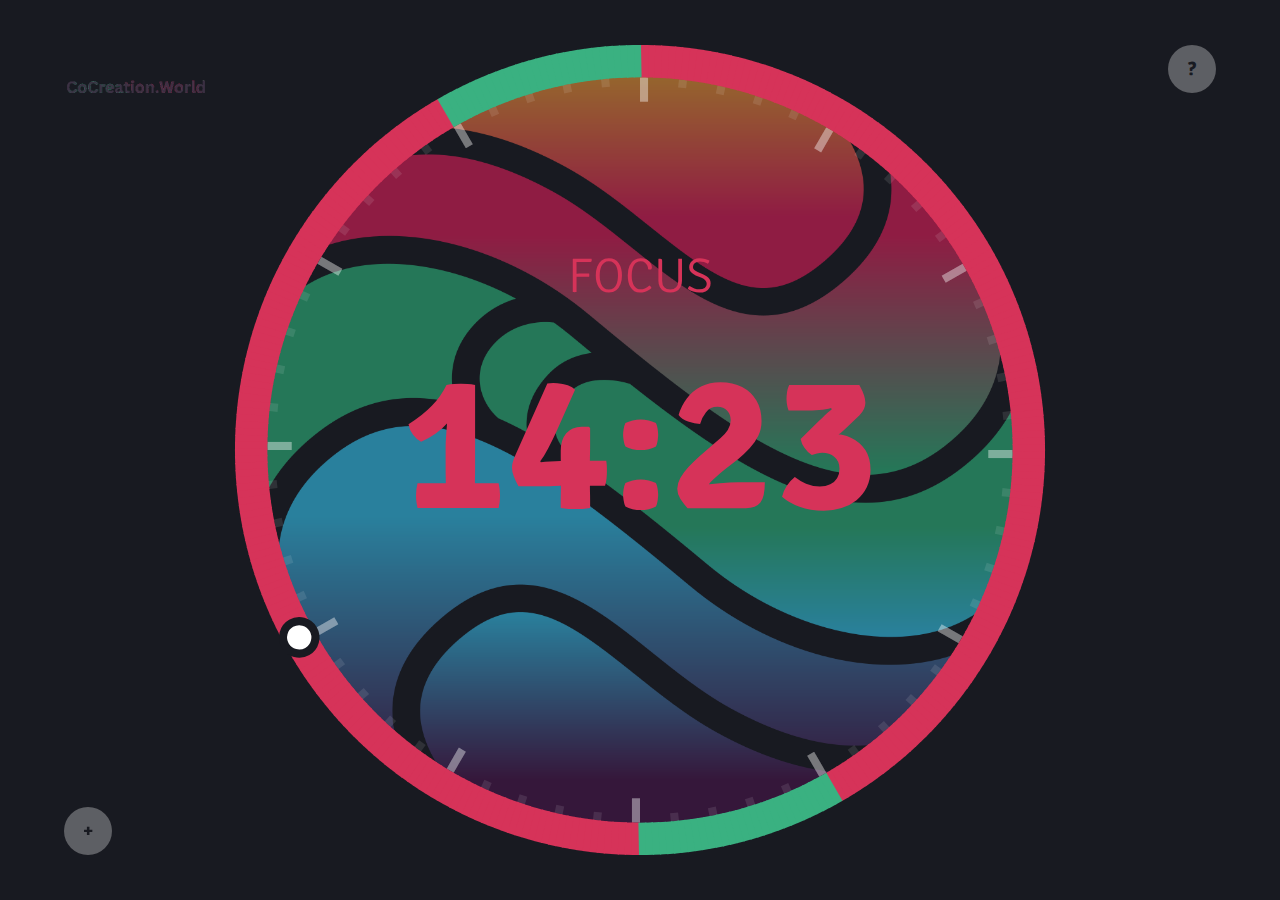
==== index.html @ 5cdb7edf "init" ====
<!doctype html>
<html>
  <head>
    <title>Teamodoro: pomodoro timer for teams</title>
    <meta name="description" content="Teamodoro is a simple pomodoro timer for teams. It helps improving the productivity of your team and reducing interruptions." />
    <meta http-equiv="content-type" content="text/html; charset=utf-8"/>
    <meta name="viewport" content="width=device-width, initial-scale=1">
    <style type="text/css" media="screen">
      @import 'https://fonts.googleapis.com/css?family=Signika:300,700';
      html { box-sizing: border-box; }
      *, *:before, *:after { box-sizing: inherit; }
      html, body { background:#181A21; width: 100%; height: 100%; margin: 0; padding: 0;
        font-family: 'Signika', sans-serif;
        font-weight: 300; color:#dddcdd; font-size:16px; line-height:24px; }
      #break-gif { background: transparent no-repeat center center fixed;
        -webkit-background-size: cover;
        -moz-background-size: cover;
        -o-background-size: cover;
        background-size: cover; width:100%; height:100%; position:fixed; opacity:.25; }
        #break-gif .poweredby { position: fixed; left:5%; bottom:5%; }
      a { color: #181A21; background:#2A7D57; text-decoration:none; }
      #canvas { position: relative; height: calc(100% - 10%); top: 5%; margin: 0 5%; 
        background: url('images/IconOnly_Transparent_NoBuffer.png') no-repeat center center;
        background-size: contain; }
       img.logo { height: 48px; position: absolute;
       top: 5%;
       left: 5%; }
       h2 { font-size: 4.3rem; line-height: 72px; margin: 96px 0 0; font-weight: 700; color:#F8333C; }

       h3 { font-size: 1.728rem; font-weight: 300; line-height: 48px; margin: 48px 0 0; color:#F8333C; }
       p { margin:0; letter-spacing: 1px; font-weight: 300; }



       a.btn, .why a.btn { display:inline-block; background:rgba(255, 255, 255, 0.3); color:#181A21; width:48px; height:48px; text-align:center;
         font-weight:bold; border-radius:50%; line-height:48px; font-size: 1.2rem; font-weight: bold;
       position:absolute; right:5%; top: 5%; text-decoration: none; }
       a.btn:hover, .why a.btn:hover { background:rgba(255, 255, 255, 0.5); }


      .why { display: none; position: absolute; top:0; right:0; bottom:0; left:0; background:rgba(24,26,33,.95); padding:5% 5% 15%; overflow-y:auto; }
      .why a { color: #dddcdd; text-decoration:underline; background: transparent; }
      .close { position:absolute; right:5%; }
      .credits {  display:inline-block; position:fixed; right:0%; bottom: 0%; background:#181A21; padding:12px; color:#555; }
       .credits a {  color:#181A21; text-decoration: none; }
    </style>
  </head>

  <body>
    <div id="break-gif" style="display:none;">
      <a href="https://giphy.com" target="_blank"><img src="" class="poweredby" /></a>
    </div>
    <figure id="canvas"></figure>

    <a href="index.html" title="Teamodoro">
      <img src="images/poweredby.gif" alt="Teamodoro" class="logo" />
    </a>
    <a href="#" class="btn" id="about">?</a>

    <div class="why" id="why">
      <a href="index.html" title="Teamodoro">
      <img src="" alt="Teamodoro" class="logo" />
      </a>
      <a class="btn close" href="#" id="close">X</a>
      <h2>CoCreation.World Timer</h2>
      <h3>Pomodoro?</h3>
      <p>The Pomodoro Technique is a time management method developed by Francesco Cirillo in the late 1980s. The technique uses a timer to break down work into intervals traditionally 25 minutes in length, separated by short breaks. The method is based on the idea that frequent breaks can improve mental agility. <a href="https://en.wikipedia.org/wiki/Pomodoro_Technique" target="_blank">Read more.</a></p>
      <h3>Teamodoro?</h3>
      <p>
      The Pomodoro techniques works well for individuals. A team willing to use this technique must synchronize in order to prevent interruptions.
      Interruptions kill productivity and require a significant recovery period.
      <a href="https://cocreation.world/t/workathon/128" target="_blank">Read more.</a>
      </p>
      <h3>Credits</h3>
      <p>
      The source code is available on <a href="https://github.com/alexisbernard/teamodoro" target="_blank">Github</a> and is released under the MIT license.
      </p>
      <p>Made by <a href="https://twitter.com/alexis_bernard" target="_blank">@alexis_bernard</a> and <a href="https://twitter.com/antoinem" target="_blank">@antoinem</a>.</p>
      <p>Edited by <a href="https://KilianS.Website" target="_blank">Kilian</a> for <a href="https://cocreation.world" target="_blank">CoCreation.World</a>.</p>
      <span class="credits">
      </span>
    </div>

    <audio controls="controls" style="display:none;" id="beep">
      <source src="/audio/stop.ogg" type="audio/ogg"/>
      <source src="/audio/stop.mp3" type="audio/mp3"/>
    </audio>
  </body>

  <script type="text/javascript" src="javascripts/favicon.js"></script>
  <script type="text/javascript" src="javascripts/teamodoro.js"></script>
  <script type="text/javascript" src="javascripts/svg.min.js" charset="utf-8"></script>
  <script type="text/javascript" src="javascripts/svg.clock.js" charset="utf-8"></script>

  <script type="text/javascript" charset="utf-8">
    document.readyState != "loading" ? Teamodoro.start() : document.addEventListener("DOMContentLoaded", Teamodoro.start.bind(Teamodoro));
  </script>
  <script async defer data-domain="teamodoro.com" src="https://plausible.io/js/plausible.js"></script>
</html>
<style>
  .modal {
    display: none;
    position: fixed;
    z-index: 1;
    left: 0;
    top: 0;
    width: 100%;
    height: 100%;
    overflow: auto;
    background-color: rgb(0,0,0);
    background-color: rgba(0,0,0,0.4);
  }

  .modal-content {
    background-color: #181A21;
    margin: 5% auto;
    padding: 5px;
    width: 80%;
    opacity: 0.9;
  }

  .close-modal {
    color: #aaa;
    float: right;
    font-size: 28px;
    font-weight: bold;
  }

  .close-modal:hover,
  .close-modal:focus {
    color: #F8333C;
    text-decoration: none;
    cursor: pointer;
  }

  .open-modal-btn {
    position: fixed;
    bottom: 5%;
    left: 5%;
    background: rgba(255, 255, 255, 0.3);
    color: #181A21;
    width: 48px;
    height: 48px;
    text-align: center;
    font-weight: bold;
    border-radius: 50%;
    line-height: 48px;
    font-size: 1.2rem;
    text-decoration: none;
  }

  .open-modal-btn:hover {
    background: #2A7D57;
  }
</style>

<div id="myModal" class="modal">
  <div class="modal-content">
    <span class="close-modal">&times;</span>

<iframe src="tasks/tasks-index.html" id="CreationBoard" style="width:100%; height:80vh;"></iframe>
<script>
document.getElementById('CreationBoard').onload = () => {
    console.log('Iframe loaded');
};
</script>
  </div>
</div>

<a href="#" class="open-modal-btn" id="openModal">+</a>

<script>
  var modal = document.getElementById("myModal");
  var btn = document.getElementById("openModal");
  var span = document.getElementsByClassName("close-modal")[0];

  btn.onclick = function() {
    modal.style.display = "block";
  }

  span.onclick = function() {
    modal.style.display = "none";
  }

  window.onclick = function(event) {
    if (event.target == modal) {
      modal.style.display = "none";
    }
  }
</script>

<!doctype html>
<html lang="en">
    <head>
        <script src="https://play.workadventu.re/iframe_api.js"></script>
    </head>
    <body>
    </body>
</html>
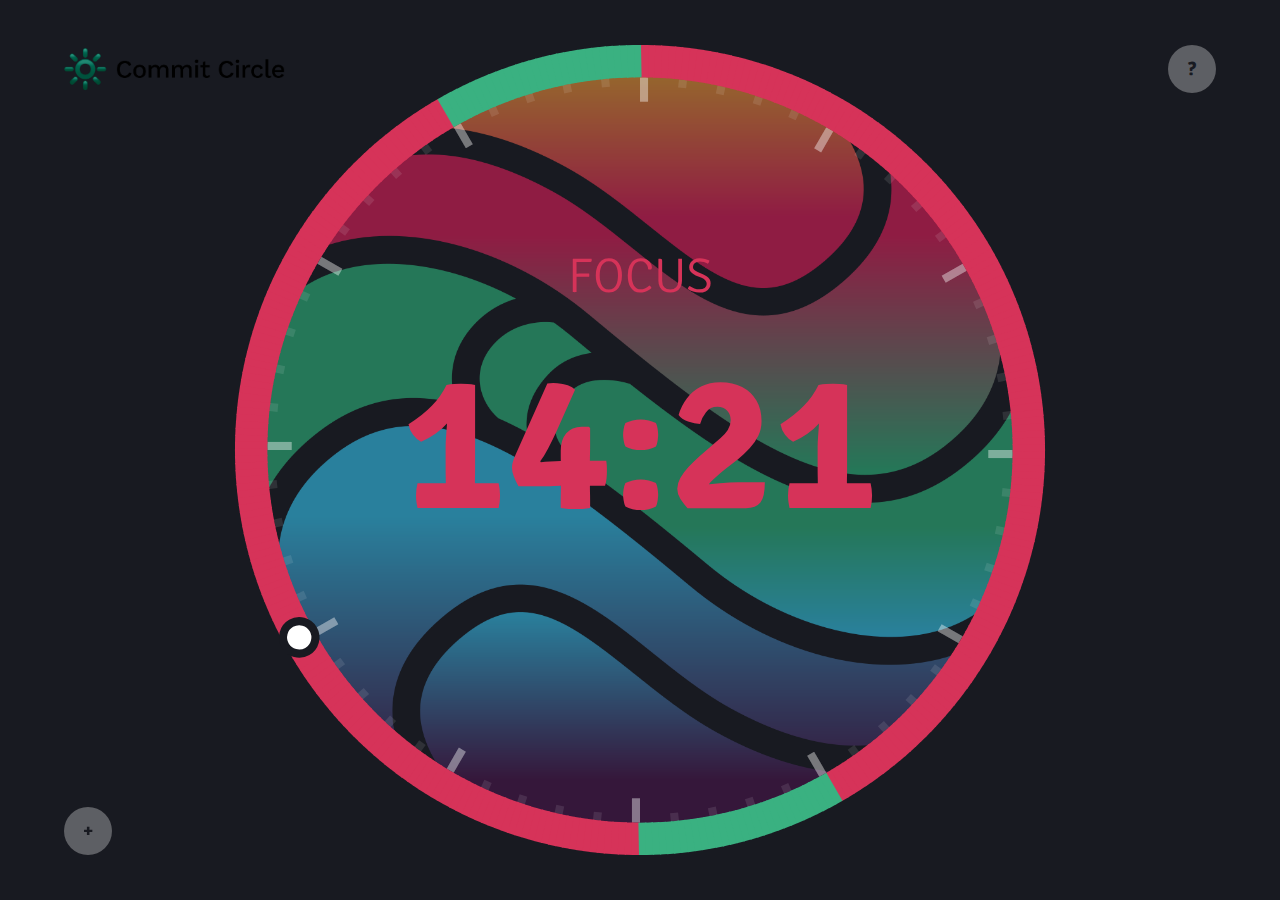
==== commit fa3e15bb: "prompts" ====
--- a/index.html
+++ b/index.html
@@ -1,8 +1,8 @@
 <!doctype html>
 <html>
   <head>
-    <title>Teamodoro: pomodoro timer for teams</title>
-    <meta name="description" content="Teamodoro is a simple pomodoro timer for teams. It helps improving the productivity of your team and reducing interruptions." />
+    <title>Commit Circle: Pomodoro-Timer für produktives Arbeiten</title>
+    <meta name="description" content="Der Commit Circle Pomodoro-Timer ist ein einfaches Werkzeug, das dir hilft, deine Produktivität zu steigern und Ablenkungen zu minimieren." />
     <meta http-equiv="content-type" content="text/html; charset=utf-8"/>
     <meta name="viewport" content="width=device-width, initial-scale=1">
     <style type="text/css" media="screen">
@@ -52,31 +52,30 @@
     </div>
     <figure id="canvas"></figure>
 
-    <a href="index.html" title="Teamodoro">
-      <img src="images/poweredby.gif" alt="Teamodoro" class="logo" />
+    <a href="https://commit.jetzt" title="Commit Circle"></a>
+      <img src="images/poweredby.png" alt="Commit Circle" class="logo" />
     </a>
     <a href="#" class="btn" id="about">?</a>
 
     <div class="why" id="why">
-      <a href="index.html" title="Teamodoro">
-      <img src="" alt="Teamodoro" class="logo" />
+      <a href="index.html" title="Commit Circle">
+      <img src="" alt="Commit Circle" class="logo" />
       </a>
       <a class="btn close" href="#" id="close">X</a>
-      <h2>CoCreation.World Timer</h2>
+      <h2>Commit Circle Timer</h2>
       <h3>Pomodoro?</h3>
-      <p>The Pomodoro Technique is a time management method developed by Francesco Cirillo in the late 1980s. The technique uses a timer to break down work into intervals traditionally 25 minutes in length, separated by short breaks. The method is based on the idea that frequent breaks can improve mental agility. <a href="https://en.wikipedia.org/wiki/Pomodoro_Technique" target="_blank">Read more.</a></p>
-      <h3>Teamodoro?</h3>
+      <p>Die Pomodoro-Technik ist eine Zeitmanagement-Methode, die in den späten 1980er Jahren von Francesco Cirillo entwickelt wurde. Sie teilt Arbeit in 25-minütige Abschnitte mit kurzen Pausen. Die Methode basiert darauf, dass regelmäßige Pausen die mentale Ausdauer verbessern können. <a href="https://de.wikipedia.org/wiki/Pomodoro-Technik" target="_blank">Mehr erfahren.</a></p>
+      <h3>Commit Circle?</h3>
       <p>
-      The Pomodoro techniques works well for individuals. A team willing to use this technique must synchronize in order to prevent interruptions.
-      Interruptions kill productivity and require a significant recovery period.
-      <a href="https://cocreation.world/t/workathon/128" target="_blank">Read more.</a>
+      Die Pomodoro-Technik funktioniert gut für Einzelpersonen. In einer Gruppe, wie im Commit Circle, erfordert sie Synchronisierung, um Unterbrechungen zu vermeiden. Ablenkungen behindern die Produktivität und erschweren das Wiederfinden des Fokus.
+      <a href="https://cocreation.world/t/workathon/128" target="_blank">Mehr erfahren.</a>
       </p>
       <h3>Credits</h3>
       <p>
-      The source code is available on <a href="https://github.com/alexisbernard/teamodoro" target="_blank">Github</a> and is released under the MIT license.
+      Der Quellcode ist auf <a href="https://github.com/alexisbernard/teamodoro" target="_blank">Github</a> unter der MIT-Lizenz verfügbar.
       </p>
-      <p>Made by <a href="https://twitter.com/alexis_bernard" target="_blank">@alexis_bernard</a> and <a href="https://twitter.com/antoinem" target="_blank">@antoinem</a>.</p>
-      <p>Edited by <a href="https://KilianS.Website" target="_blank">Kilian</a> for <a href="https://cocreation.world" target="_blank">CoCreation.World</a>.</p>
+      <p>Erstellt von <a href="https://twitter.com/alexis_bernard" target="_blank">@alexis_bernard</a> und <a href="https://twitter.com/antoinem" target="_blank">@antoinem</a>. Bearbeitet von <a href="https://KilianS.Website" target="_blank">Kilian</a> für den Commit Circle.</p>
+      <p>Der Commit Circle von Niklas Steenfatt ist eine Mitgliedschaftsplattform für produktive, ambitionierte Persönlichkeiten. Ziel ist es, durch gemeinsame Reflexion, Feedback, Live-Calls und Fokus-Sessions Motivation, Disziplin und Zielerreichung zu fördern. Es bietet Werkzeuge und eine Gemeinschaft, um kontinuierliche Fortschritte zu erzielen.</p>
       <span class="credits">
       </span>
     </div>
@@ -190,10 +189,10 @@
 </script>
 
 <!doctype html>
-<html lang="en">
+<html lang="de">
     <head>
         <script src="https://play.workadventu.re/iframe_api.js"></script>
     </head>
     <body>
     </body>
-</html>+</html>
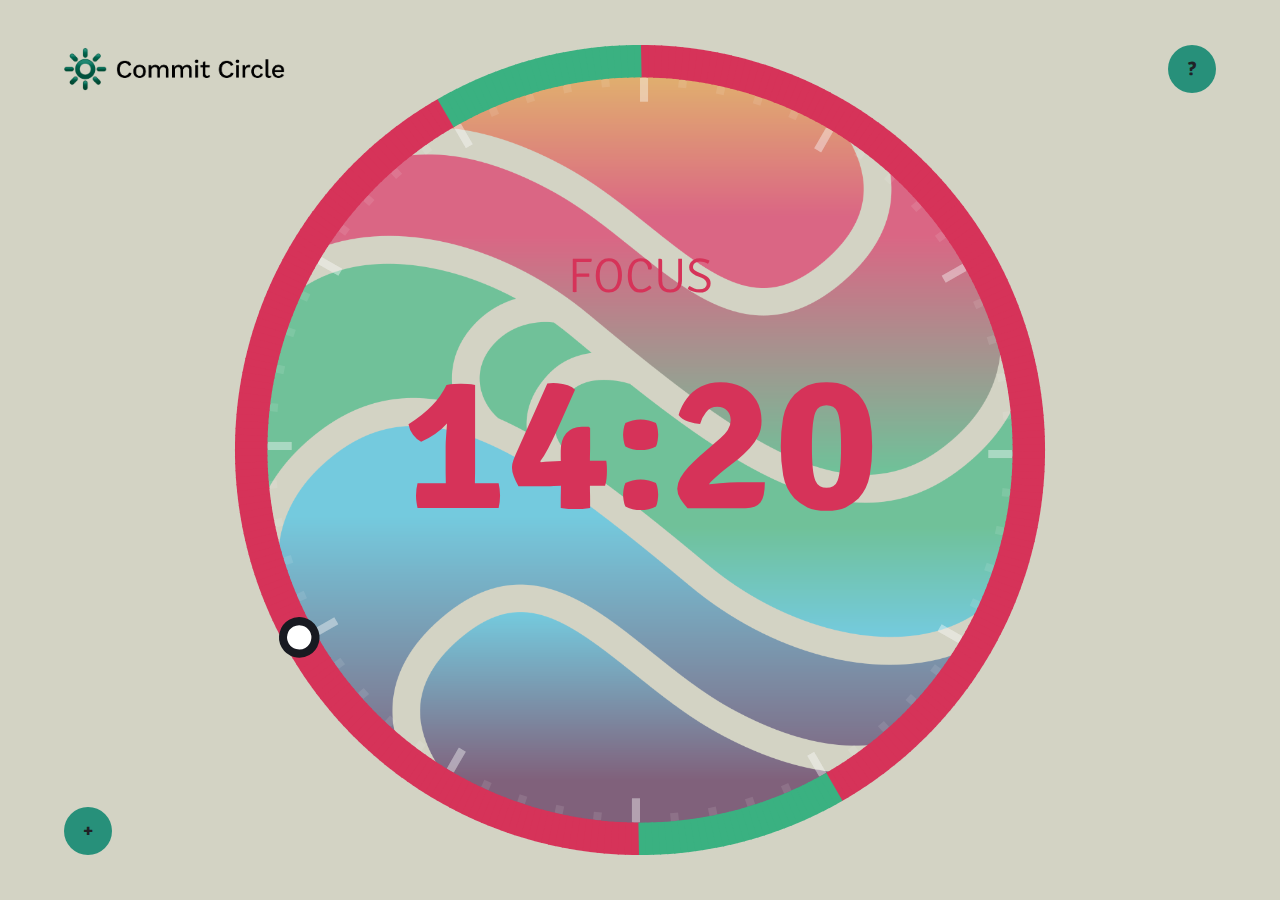
==== commit a2021128: "customisations" ====
--- a/index.html
+++ b/index.html
@@ -9,30 +9,30 @@
       @import 'https://fonts.googleapis.com/css?family=Signika:300,700';
       html { box-sizing: border-box; }
       *, *:before, *:after { box-sizing: inherit; }
-      html, body { background:#181A21; width: 100%; height: 100%; margin: 0; padding: 0;
+      html, body { background:#D3D3C4; width: 100%; height: 100%; margin: 0; padding: 0;
         font-family: 'Signika', sans-serif;
-        font-weight: 300; color:#dddcdd; font-size:16px; line-height:24px; }
+        font-weight: 300; color:#202226; font-size:16px; line-height:24px; }
       #break-gif { background: transparent no-repeat center center fixed;
         -webkit-background-size: cover;
         -moz-background-size: cover;
         -o-background-size: cover;
         background-size: cover; width:100%; height:100%; position:fixed; opacity:.25; }
         #break-gif .poweredby { position: fixed; left:5%; bottom:5%; }
-      a { color: #181A21; background:#2A7D57; text-decoration:none; }
+      a { color: #202226; background:#27907A; text-decoration:none; }
       #canvas { position: relative; height: calc(100% - 10%); top: 5%; margin: 0 5%; 
         background: url('images/IconOnly_Transparent_NoBuffer.png') no-repeat center center;
         background-size: contain; }
        img.logo { height: 48px; position: absolute;
        top: 5%;
        left: 5%; }
-       h2 { font-size: 4.3rem; line-height: 72px; margin: 96px 0 0; font-weight: 700; color:#F8333C; }
+       h2 { font-size: 4.3rem; line-height: 72px; margin: 96px 0 0; font-weight: 700; color:#27907A; }
 
-       h3 { font-size: 1.728rem; font-weight: 300; line-height: 48px; margin: 48px 0 0; color:#F8333C; }
-       p { margin:0; letter-spacing: 1px; font-weight: 300; }
+       h3 { font-size: 1.728rem; font-weight: 300; line-height: 48px; margin: 48px 0 0; color:#27907A; }
+       p { margin:0; letter-spacing: 1px; font-weight: 300; color:#D3D3C47A}
 
 
 
-       a.btn, .why a.btn { display:inline-block; background:rgba(255, 255, 255, 0.3); color:#181A21; width:48px; height:48px; text-align:center;
+       a.btn, .why a.btn { display:inline-block; background:#27907A; color:#202226; width:48px; height:48px; text-align:center;
          font-weight:bold; border-radius:50%; line-height:48px; font-size: 1.2rem; font-weight: bold;
        position:absolute; right:5%; top: 5%; text-decoration: none; }
        a.btn:hover, .why a.btn:hover { background:rgba(255, 255, 255, 0.5); }
@@ -41,9 +41,9 @@
       .why { display: none; position: absolute; top:0; right:0; bottom:0; left:0; background:rgba(24,26,33,.95); padding:5% 5% 15%; overflow-y:auto; }
       .why a { color: #dddcdd; text-decoration:underline; background: transparent; }
       .close { position:absolute; right:5%; }
-      .credits {  display:inline-block; position:fixed; right:0%; bottom: 0%; background:#181A21; padding:12px; color:#555; }
-       .credits a {  color:#181A21; text-decoration: none; }
-    </style>
+      .credits {  display:inline-block; position:fixed; right:0%; bottom: 0%; background:#D3D3C4; padding:12px; color:#555; }
+       .credits a {  color:#202226; text-decoration: none; }
+    </style> 
   </head>
 
   <body>
@@ -59,7 +59,7 @@
 
     <div class="why" id="why">
       <a href="index.html" title="Commit Circle">
-      <img src="" alt="Commit Circle" class="logo" />
+      <img src="images/poweredby.png" alt="Commit Circle" class="logo" />
       </a>
       <a class="btn close" href="#" id="close">X</a>
       <h2>Commit Circle Timer</h2>
@@ -88,6 +88,7 @@
 
   <script type="text/javascript" src="javascripts/favicon.js"></script>
   <script type="text/javascript" src="javascripts/teamodoro.js"></script>
+  <script type="text/javascript" src="javascripts/prompts.js"></script>
   <script type="text/javascript" src="javascripts/svg.min.js" charset="utf-8"></script>
   <script type="text/javascript" src="javascripts/svg.clock.js" charset="utf-8"></script>
 
@@ -111,7 +112,7 @@
   }
 
   .modal-content {
-    background-color: #181A21;
+    background-color: #D3D3C4;
     margin: 5% auto;
     padding: 5px;
     width: 80%;
@@ -119,8 +120,8 @@
   }
 
   .close-modal {
-    color: #aaa;
-    float: right;
+    color: #F8333C;
+    float: left;
     font-size: 28px;
     font-weight: bold;
   }
@@ -136,8 +137,8 @@
     position: fixed;
     bottom: 5%;
     left: 5%;
-    background: rgba(255, 255, 255, 0.3);
-    color: #181A21;
+    background: #27907A;
+    color: #202226;
     width: 48px;
     height: 48px;
     text-align: center;
@@ -149,7 +150,7 @@
   }
 
   .open-modal-btn:hover {
-    background: #2A7D57;
+    background: #D3D3C4;
   }
 </style>
 
@@ -157,9 +158,9 @@
   <div class="modal-content">
     <span class="close-modal">&times;</span>
 
-<iframe src="tasks/tasks-index.html" id="CreationBoard" style="width:100%; height:80vh;"></iframe>
+<iframe src="tasks/tasks-index.html" id="Focus Board" style="width:100%; height:80vh;"></iframe>
 <script>
-document.getElementById('CreationBoard').onload = () => {
+document.getElementById('Focus Board').onload = () => {
     console.log('Iframe loaded');
 };
 </script>
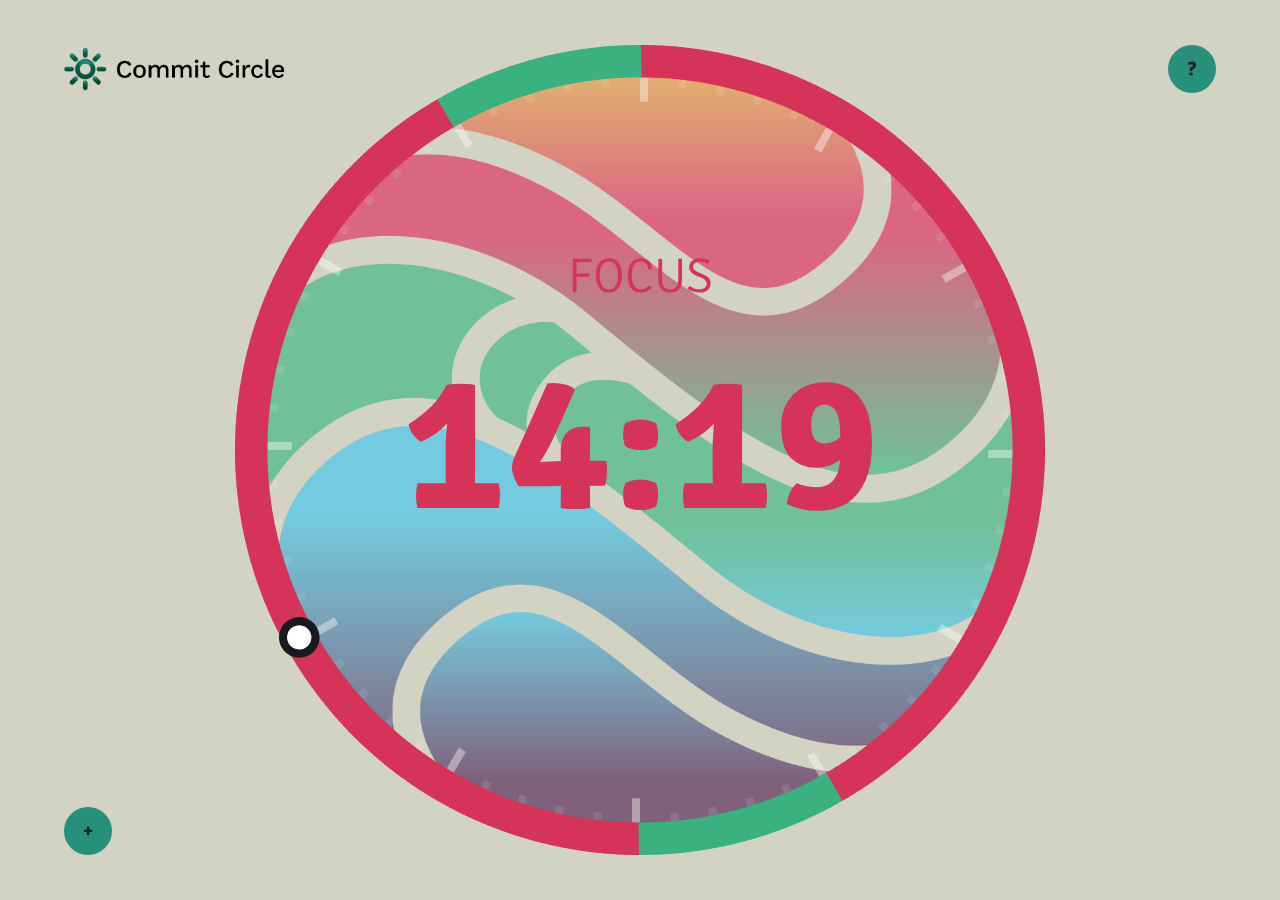
==== commit 9ab387af: "updated how" ====
--- a/index.html
+++ b/index.html
@@ -68,7 +68,7 @@
       <h3>Commit Circle?</h3>
       <p>
       Die Pomodoro-Technik funktioniert gut für Einzelpersonen. In einer Gruppe, wie im Commit Circle, erfordert sie Synchronisierung, um Unterbrechungen zu vermeiden. Ablenkungen behindern die Produktivität und erschweren das Wiederfinden des Fokus.
-      <a href="https://cocreation.world/t/workathon/128" target="_blank">Mehr erfahren.</a>
+      <a href="https://www.commitcircle.so/c/fokus-sessions-community/?sort=asc" target="_blank">Mehr erfahren.</a>
       </p>
       <h3>Credits</h3>
       <p>
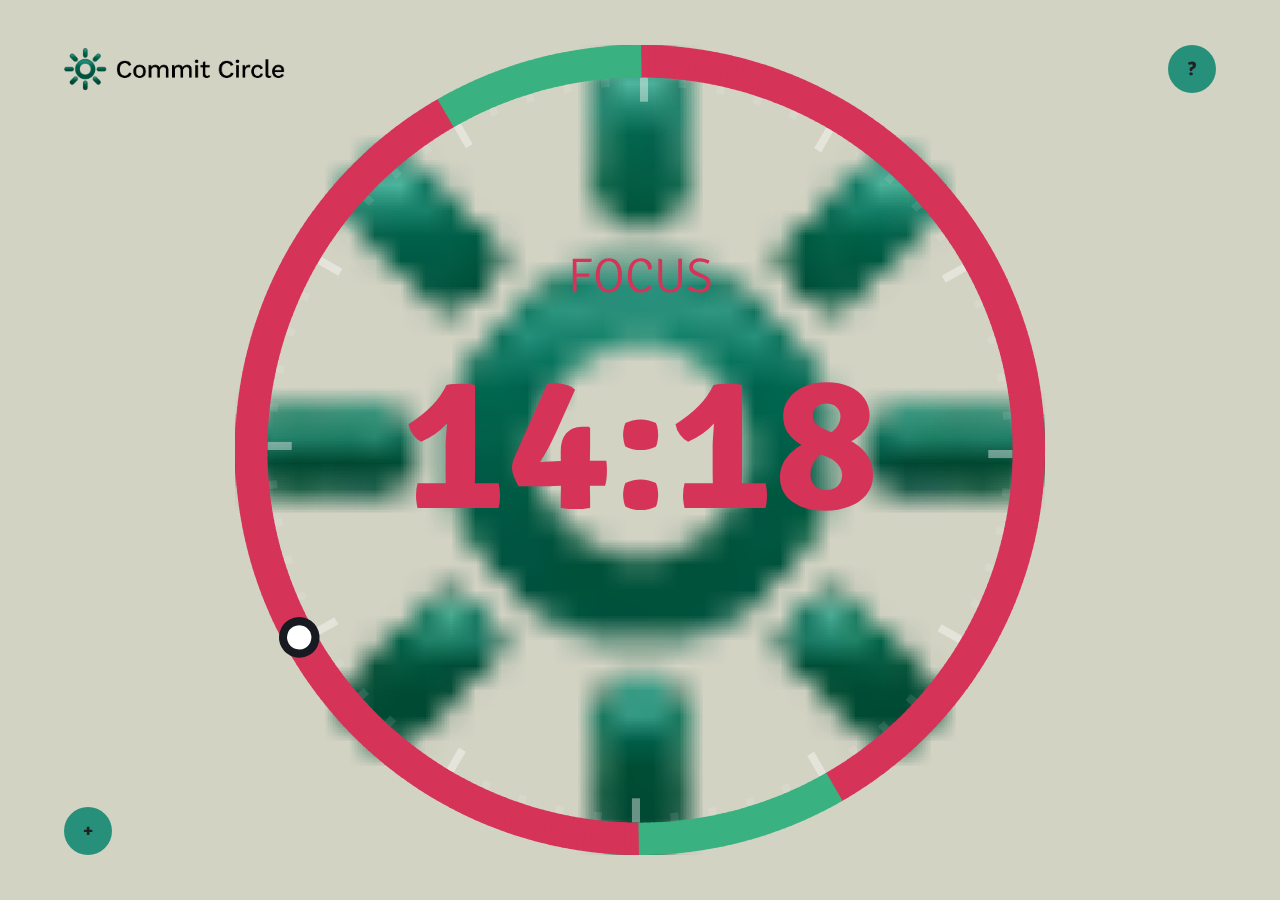
==== commit fae4d52b: "branding1" ====
--- a/index.html
+++ b/index.html
@@ -20,7 +20,7 @@
         #break-gif .poweredby { position: fixed; left:5%; bottom:5%; }
       a { color: #202226; background:#27907A; text-decoration:none; }
       #canvas { position: relative; height: calc(100% - 10%); top: 5%; margin: 0 5%; 
-        background: url('images/IconOnly_Transparent_NoBuffer.png') no-repeat center center;
+        background: url('images/logo big.png') no-repeat center center;
         background-size: contain; }
        img.logo { height: 48px; position: absolute;
        top: 5%;
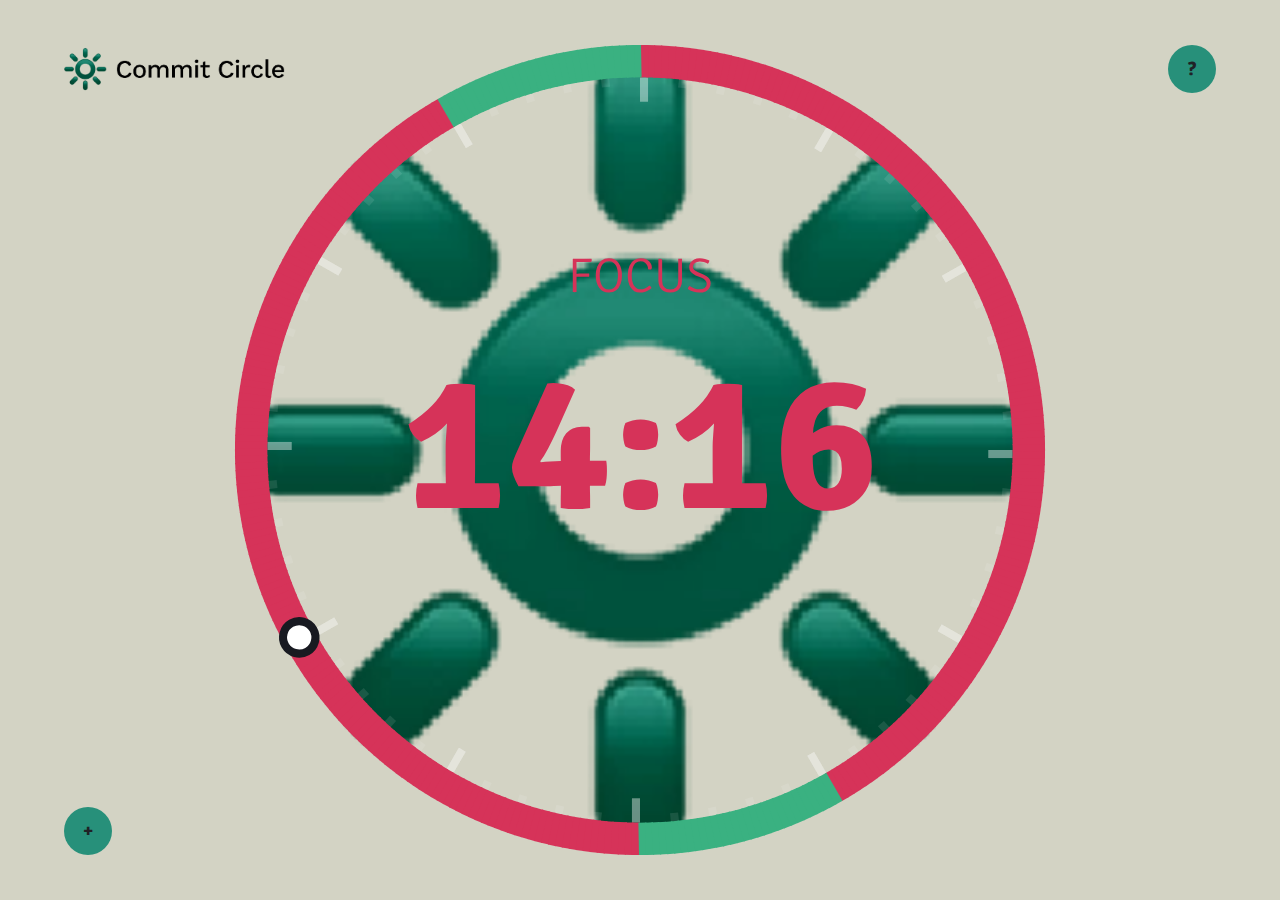
==== commit 8892cde4: "logos" ====
--- a/index.html
+++ b/index.html
@@ -20,7 +20,7 @@
         #break-gif .poweredby { position: fixed; left:5%; bottom:5%; }
       a { color: #202226; background:#27907A; text-decoration:none; }
       #canvas { position: relative; height: calc(100% - 10%); top: 5%; margin: 0 5%; 
-        background: url('images/logo big.png') no-repeat center center;
+        background: url('images/logoBig.png') no-repeat center center;
         background-size: contain; }
        img.logo { height: 48px; position: absolute;
        top: 5%;
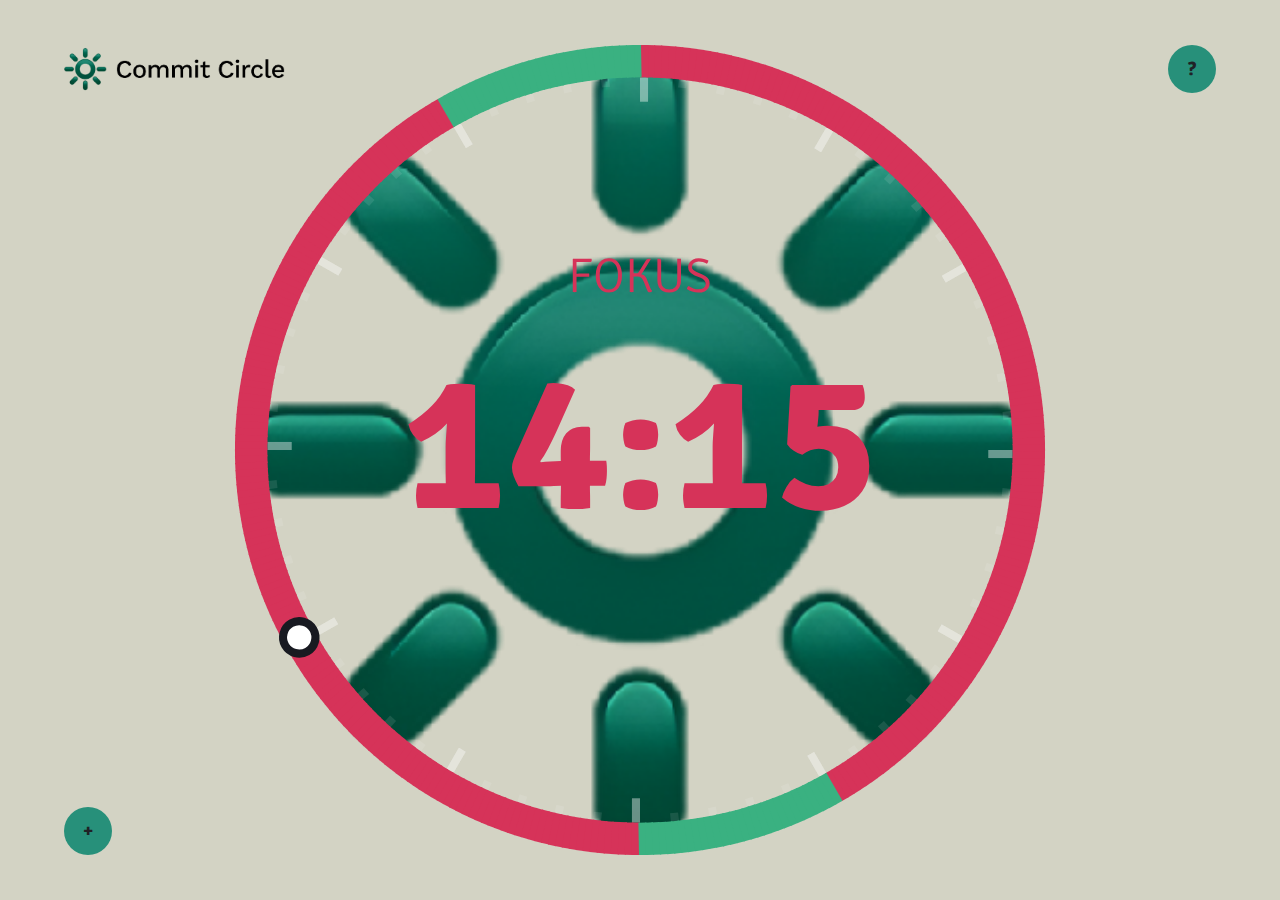
==== commit 5964d93b: "Focus > Fokus" ====
--- a/index.html
+++ b/index.html
@@ -20,7 +20,7 @@
         #break-gif .poweredby { position: fixed; left:5%; bottom:5%; }
       a { color: #202226; background:#27907A; text-decoration:none; }
       #canvas { position: relative; height: calc(100% - 10%); top: 5%; margin: 0 5%; 
-        background: url('images/logoBig.png') no-repeat center center;
+        background: url('images/logo big.png') no-repeat center center;
         background-size: contain; }
        img.logo { height: 48px; position: absolute;
        top: 5%;
@@ -160,7 +160,7 @@
 
 <iframe src="tasks/tasks-index.html" id="Focus Board" style="width:100%; height:80vh;"></iframe>
 <script>
-document.getElementById('Focus Board').onload = () => {
+document.getElementById('Fokus Board').onload = () => {
     console.log('Iframe loaded');
 };
 </script>
